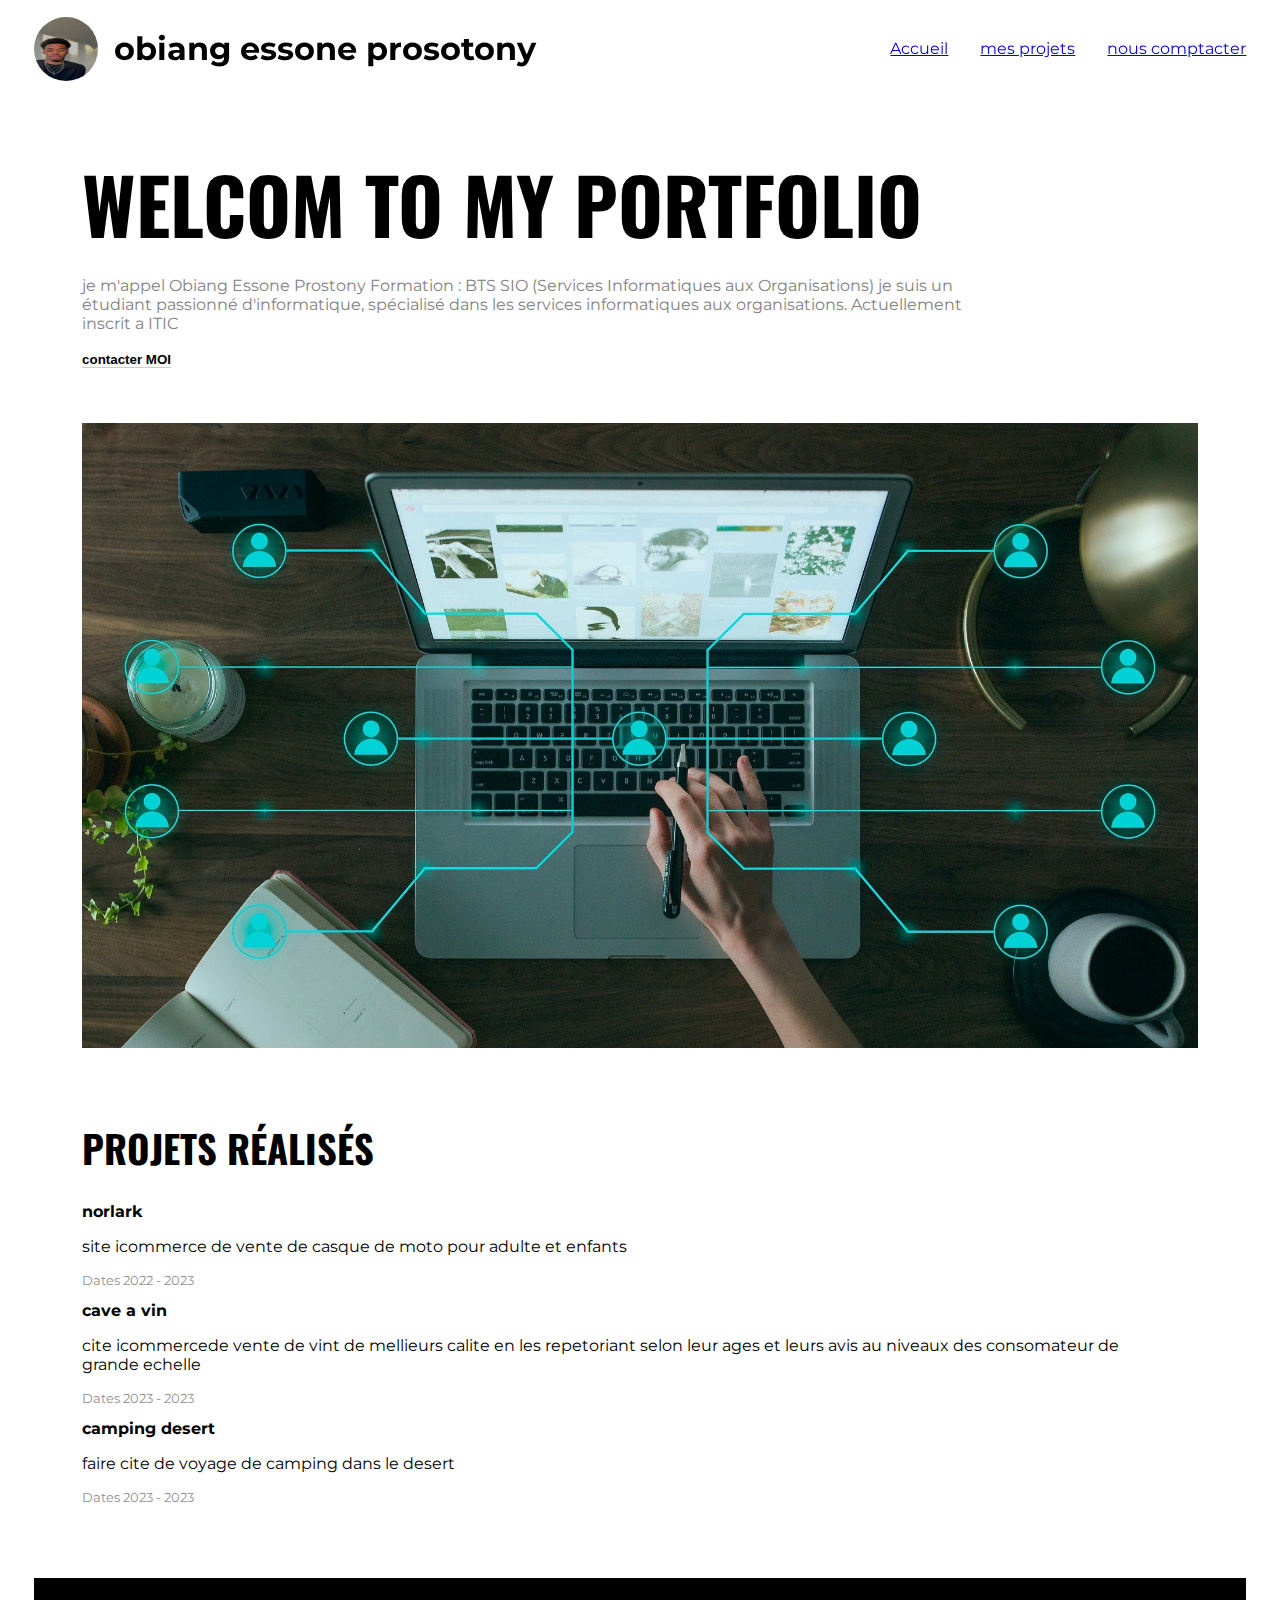
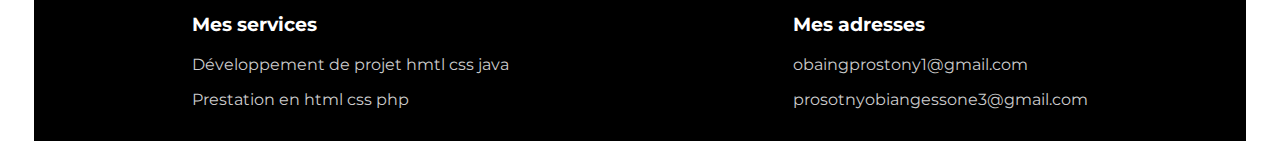
==== index.html @ 1af1414d "first commmit" ====
<!DOCTYPE html>
<html lang="fr">
<head>
    <meta charset="UTF-8">
    <meta http-equiv="X-UA-Compatible" content="IE=edge">
    <meta name="viewport" content="width=device-width, initial-scale=1.0">
    <title>portfolio </title>
    <link rel="stylesheet" href="style.css"/>

</head>
<body>
   <nav>
       <div class="profile">
            <img src="image/MOI (1).jpg" alt="profile photo">
            <h1>obiang essone prosotony</h1>  
       </div>
       <ul>
           <li><a href="index.html">Accueil</a></li>
           <li> <a href="projets.html">mes projets</a></li>
           <li><a href="mon cv.html">nous comptacter </a></li>
     </ul>
   </nav>  

   <section class="page-content">
        <header>
            <h1>WELCOM TO MY portfolio</h1>
            <p>
               je m'appel Obiang Essone Prostony Formation : BTS SIO (Services Informatiques aux Organisations)
               je suis  un étudiant passionné d'informatique, spécialisé dans les services informatiques aux organisations. 
                Actuellement inscrit a ITIC
            </p>
            <button>contacter MOI</button>
        </header>
        <section class="presentation-image">
            <img src="image/main-image.jpg" alt="AI image" />
        </section>
        <section class="projects-section">
            <h1>Projets réalisés</h1>
            <div class="projects">
                <div class="project">
                    <h4>norlark</h4>
                    <p class="description">
                       site icommerce de vente de casque de moto pour adulte et enfants
                    </p>
                    <p class="dates">Dates 2022 - 2023</p>
                </div>
                <div class="project">
                    <h4>cave a vin </h4>
                    <p class="description">
                        cite icommercede vente de vint de mellieurs calite en les repetoriant selon leur ages et leurs avis  au niveaux des consomateur de grande echelle 
                    </p>
                    <p class="dates">Dates 2023 - 2023</p>
                </div>
                <div class="project">
                    <h4>camping desert </h4>
                    <p class="description">
                        faire  cite de voyage de camping dans le desert 
                    </p>
                    <p class="dates">Dates 2023 - 2023</p>
                </div>
               
            </div>
        </section>
    </section>
   
		<footer>
			<div class="colonne">
				<h3>Mes services</h3>
				<p>Développement de projet hmtl css java</p>
				<p>Prestation en html css php</p>
			</div>
			
			</div>
			<div class="colonne">
				<h3>Mes adresses</h3>
				<p>obaingprostony1@gmail.com</p>
				<p>prosotnyobiangessone3@gmail.com</p>
			</div>
		</footer>
</body>
</html>
---- style.css ----
@import url('https://fonts.googleapis.com/css2?family=Montserrat:wght@300;400;500&family=Oswald:wght@300&display=swap');
html{
	font-size: 62,5%;
}
body{

    padding: 0 2%;
    font-family: 'Montserrat', sans-serif;
}

nav{
    display: flex;
     flex-wrap: wrap;
     justify-content: space-between;
    align-items: center;
    background-color: white;
    position: sticky;
    top: 0;
}
nav .profile{
    display:flex ;
    align-items: center;
}
nav .profile img{
    width: 4rem;
    height: 4rem;
    border-radius: 50%;
}
nav .profile h1{
    margin-left: 1rem;
    font-size: 1,5px;
}
nav ul{
    display: flex;
    list-style-type: none;
}
nav ul li{
    margin-left: 2rem;
    cursor: pointer;
    border-bottom: 0,1rem solid #fff;
}
nav ul li:hover{
    border-bottom-color:black ;
}
.page-content {
	margin: 4%;
}
.page-content header {
	margin-top: 5%;
	max-width: 80%;
}
.page-content header h1 {
	margin: 0;
	text-transform: uppercase;
	font-family: 'Oswald', sans-serif;
	font-size: 6vw;
}
.page-content header p {
	line-height: 0,3rem;
	color: #818181;
}
.page-content header button {
	background-color: inherit;
	border: none;
	outline: none;
	padding: 0;
	font-size: 1,5rem;
	font-weight: bold;
	padding-bottom: 0,5rem;
	border-bottom: 1px solid #ccc;
	cursor: pointer;
}
.page-content header button:hover {
	color: #ccc;
	border-bottom-color: #000;
}
.page-content .presentation-image {
	margin-top: 5%;
}
.page-content .presentation-image img {
	max-width: 100%;
	height: auto;
    transition: filter 0.5s; 
}
.page-content .presentation-image img:hover{
    filter: brightness(50%);
}
.page-content .presentation-image {
	margin-top: 5%;
}
.page-content .presentation-image img {
	max-width: 100%;
	height: auto;
}

.page-content .projects-section {
	margin-top: 6%;
}
.page-content .projects-section h1 {
	font-family: 'Oswald', sans-serif;
	text-transform: uppercase;
	font-size: 3vw;
}
.page-content .projects-section .projects {
	display: flex;
	flex-wrap: wrap;
}
.page-content .projects-section .project {
	margin-right: 2rem;
	max-width: 19,5rem;
}
.page-content .projects-section .project h4 {
	margin: 0;
}
.page-content .projects-section .project .description {
	font-size: 1rem;
}
.page-content .projects-section .project .dates {
	font-size: 13px;
	color: rgb(145, 145, 145);
}
footer {
	margin-top: 5%;
	display: flex;
	flex-wrap: wrap;
	justify-content: space-around;
	padding: 1rem;
	background-color: #000;
	color: white;
}
footer .colonne p {
	font-size: 1,2rem;
	color: #ccc;
	cursor: pointer;
}
footer .colonne p:hover {
	color: #fff;
}



@media screen and (max-width: 75rem) {
 nav{
    justify-content: center;
 }
    nav ul{
        display: none;
    }
    .page-content header {
		margin-top: 10%;
		max-width: 100%;
	}
}
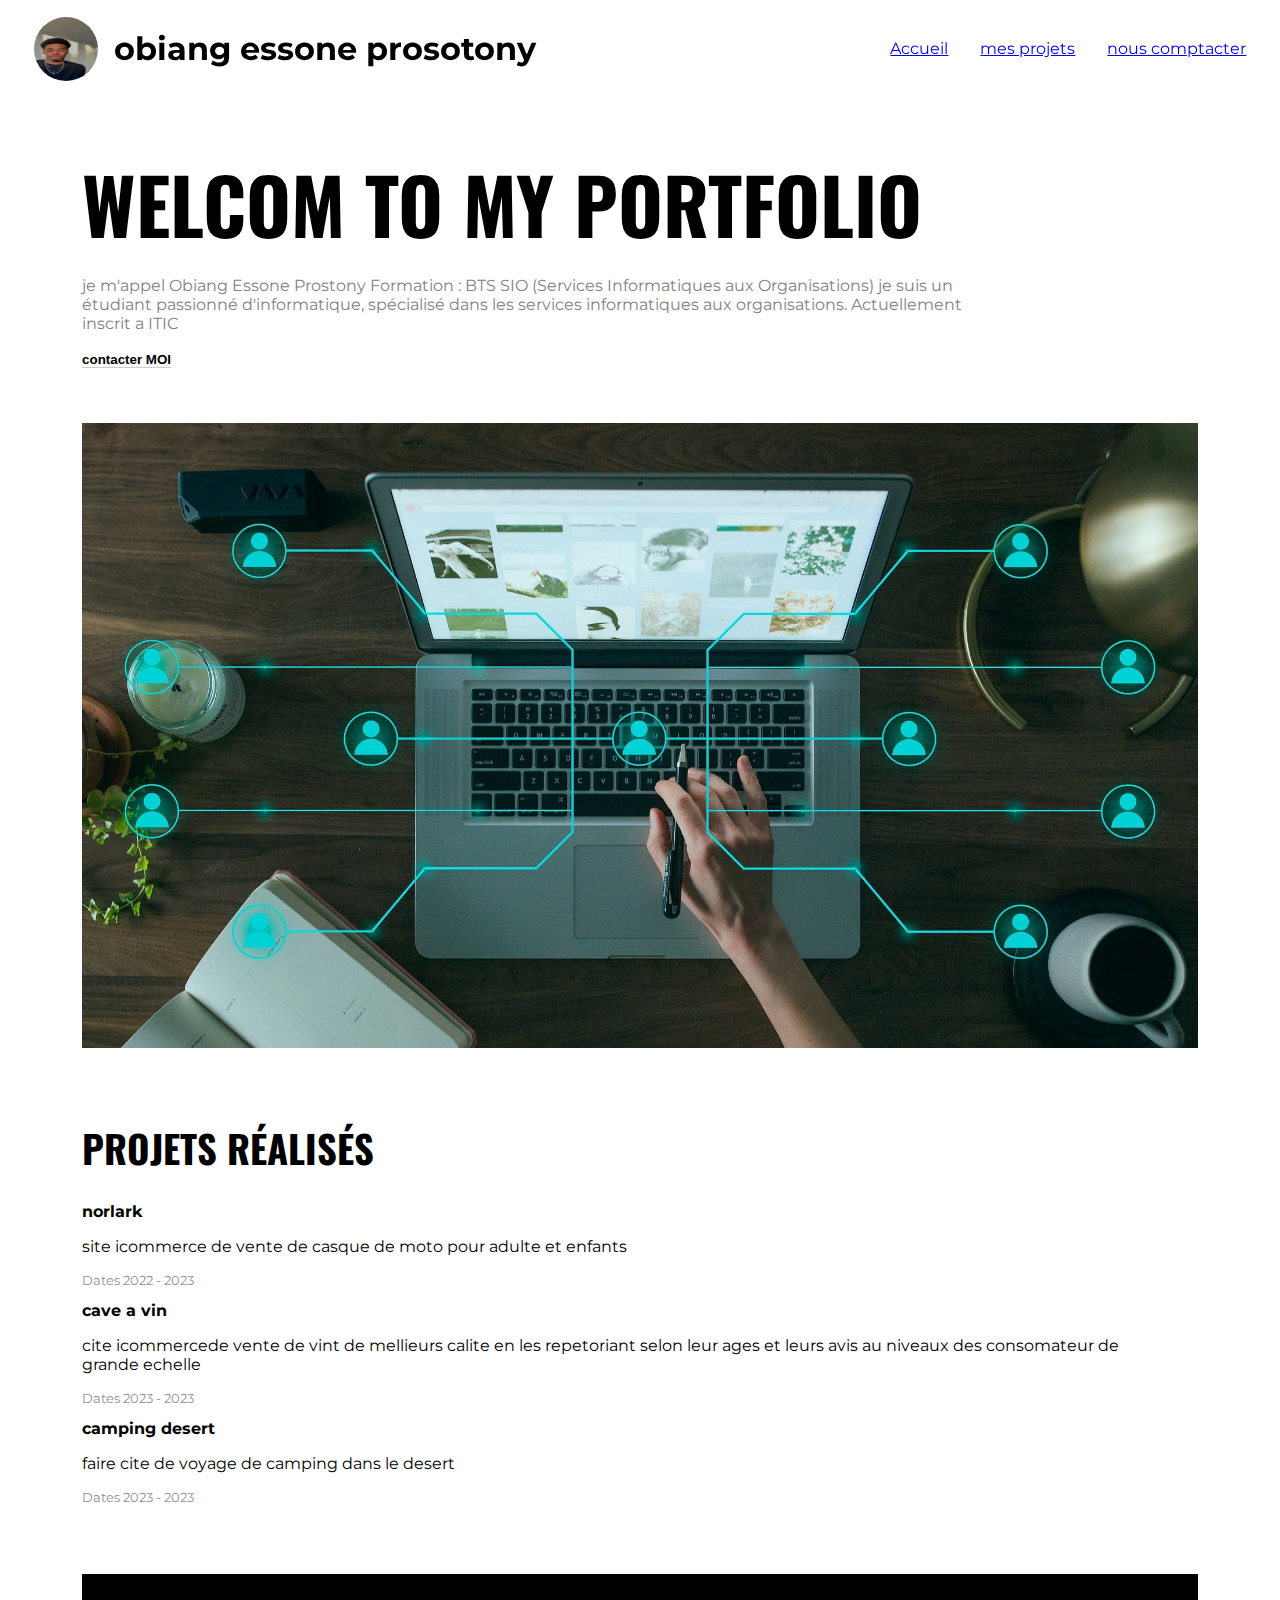
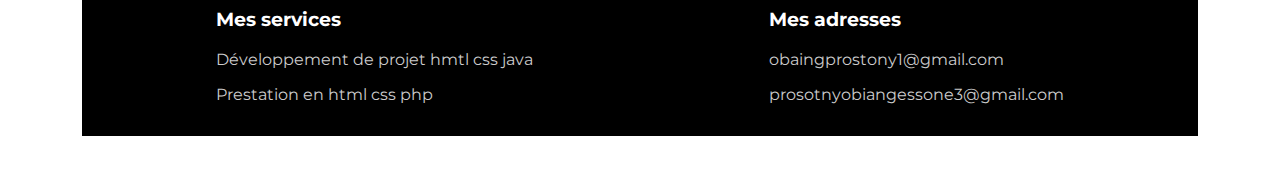
==== commit 2ccbdaf6: "update page" ====
--- a/index.html
+++ b/index.html
@@ -61,7 +61,7 @@
                
             </div>
         </section>
-    </section>
+
    
 		<footer>
 			<div class="colonne">
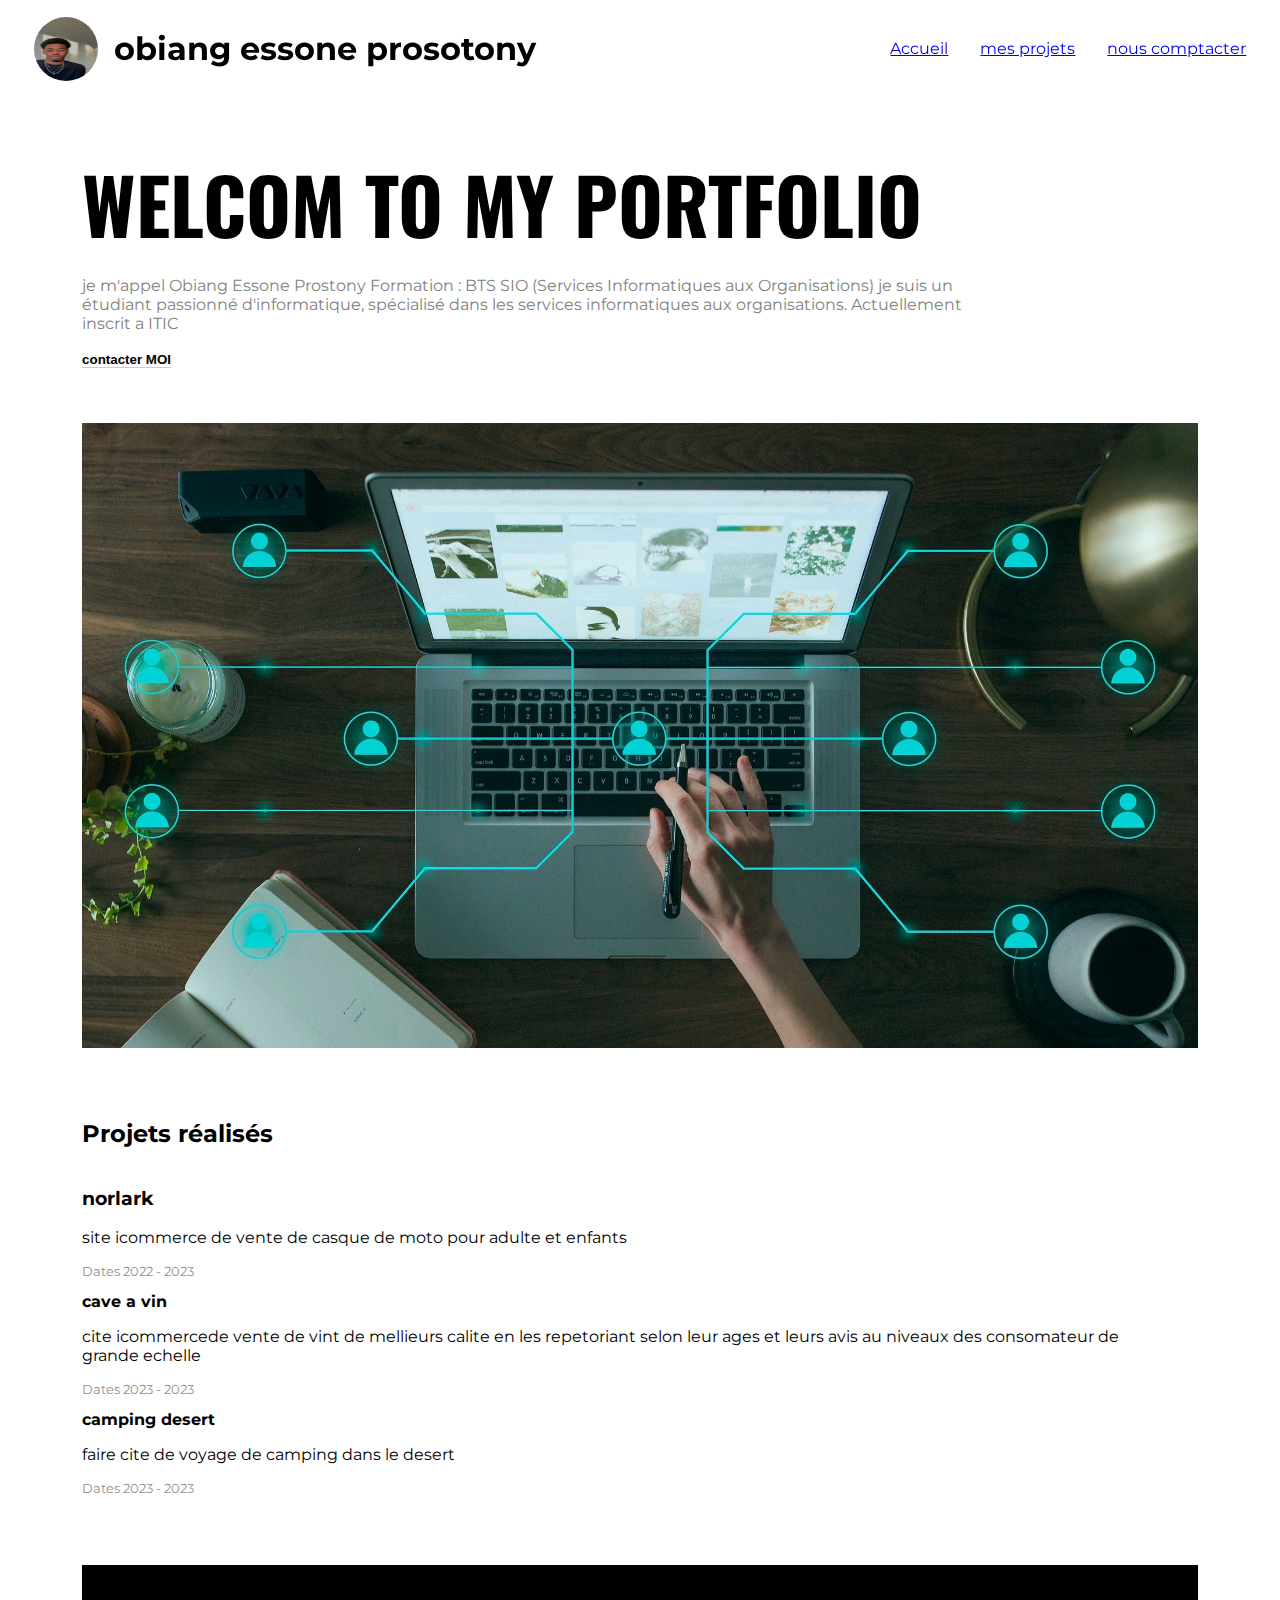
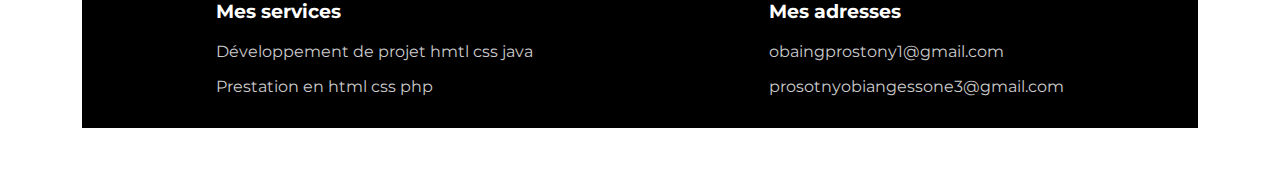
==== commit 80a4c2ef: "readme" ====
--- a/index.html
+++ b/index.html
@@ -4,15 +4,16 @@
     <meta charset="UTF-8">
     <meta http-equiv="X-UA-Compatible" content="IE=edge">
     <meta name="viewport" content="width=device-width, initial-scale=1.0">
+    <meta name="description" content="portfolio developpement...">
     <title>portfolio </title>
-    <link rel="stylesheet" href="style.css"/>
+    <link rel="stylesheet" href="./css/style.css"/>
 
 </head>
 <body>
    <nav>
-       <div class="profile">
-            <img src="image/MOI (1).jpg" alt="profile photo">
-            <h1>obiang essone prosotony</h1>  
+       <div class="profile" role="group" aria-labelledby="title">
+            <img src="./image/logo.jpg" alt="profile photo" loading="lazy">
+            <h1 id="title">obiang essone prosotony</h1>  
        </div>
        <ul>
            <li><a href="index.html">Accueil</a></li>
@@ -35,10 +36,10 @@
             <img src="image/main-image.jpg" alt="AI image" />
         </section>
         <section class="projects-section">
-            <h1>Projets réalisés</h1>
+            <h2>Projets réalisés</h2>
             <div class="projects">
                 <div class="project">
-                    <h4>norlark</h4>
+                    <h3>norlark</h3>
                     <p class="description">
                        site icommerce de vente de casque de moto pour adulte et enfants
                     </p>
--- a/css/style.css
+++ b/css/style.css
@@ -0,0 +1,154 @@
+@import url('https://fonts.googleapis.com/css2?family=Montserrat:wght@300;400;500&family=Oswald:wght@300&display=swap');
+html{
+	font-size: 62,5%;
+}
+body{
+
+    padding: 0 2%;
+    font-family: 'Montserrat', sans-serif;
+}
+
+nav{
+    display: flex;
+     flex-wrap: wrap;
+     justify-content: space-between;
+    align-items: center;
+    background-color: white;
+    position: sticky;
+	z-index: 10;
+    top: 0;
+}
+nav .profile{
+    display:flex ;
+    align-items: center;
+}
+nav .profile img{
+    width: 4rem;
+    height: 4rem;
+    border-radius: 50%;
+}
+nav .profile h1{
+    margin-left: 1rem;
+    font-size: 1,5px;
+}
+nav ul{
+    display: flex;
+    list-style-type: none;
+}
+nav ul li{
+    margin-left: 2rem;
+    cursor: pointer;
+    border-bottom: 0,1rem solid #fff;
+}
+nav ul li:hover{
+    border-bottom-color:black ;
+}
+.page-content {
+	margin: 4%;
+}
+.page-content header {
+	margin-top: 5%;
+	max-width: 80%;
+}
+.page-content header h1 {
+	margin: 0;
+	text-transform: uppercase;
+	font-family: 'Oswald', sans-serif;
+	font-size: 6vw;
+}
+.page-content header p {
+	line-height: 0,3rem;
+	color: #818181;
+}
+.page-content header button {
+	background-color: inherit;
+	border: none;
+	outline: none;
+	padding: 0;
+	font-size: 1,5rem;
+	font-weight: bold;
+	padding-bottom: 0,5rem;
+	border-bottom: 1px solid #ccc;
+	cursor: pointer;
+}
+.page-content header button:hover {
+	color: #ccc;
+	border-bottom-color: #000;
+}
+.page-content .presentation-image {
+	margin-top: 5%;
+}
+.page-content .presentation-image img {
+	max-width: 100%;
+	height: auto;
+    transition: filter 0.5s; 
+}
+.page-content .presentation-image img:hover{
+    filter: brightness(50%);
+}
+.page-content .presentation-image {
+	margin-top: 5%;
+}
+.page-content .presentation-image img {
+	max-width: 100%;
+	height: auto;
+}
+
+.page-content .projects-section {
+	margin-top: 6%;
+}
+.page-content .projects-section h1 {
+	font-family: 'Oswald', sans-serif;
+	text-transform: uppercase;
+	font-size: 3vw;
+}
+.page-content .projects-section .projects {
+	display: flex;
+	flex-wrap: wrap;
+}
+.page-content .projects-section .project {
+	margin-right: 2rem;
+	max-width: 19,5rem;
+}
+.page-content .projects-section .project h4 {
+	margin: 0;
+}
+.page-content .projects-section .project .description {
+	font-size: 1rem;
+}
+.page-content .projects-section .project .dates {
+	font-size: 13px;
+	color: rgb(145, 145, 145);
+}
+footer {
+	margin-top: 5%;
+	display: flex;
+	flex-wrap: wrap;
+	justify-content: space-around;
+	padding: 1rem;
+	background-color: #000;
+	color: white;
+}
+footer .colonne p {
+	font-size: 1,2rem;
+	color: #ccc;
+	cursor: pointer;
+}
+footer .colonne p:hover {
+	color: #fff;
+}
+
+
+
+@media screen and (max-width: 75rem) {
+ nav{
+    justify-content: center;
+ }
+    nav ul{
+        display: none;
+    }
+    .page-content header {
+		margin-top: 10%;
+		max-width: 100%;
+	}
+}